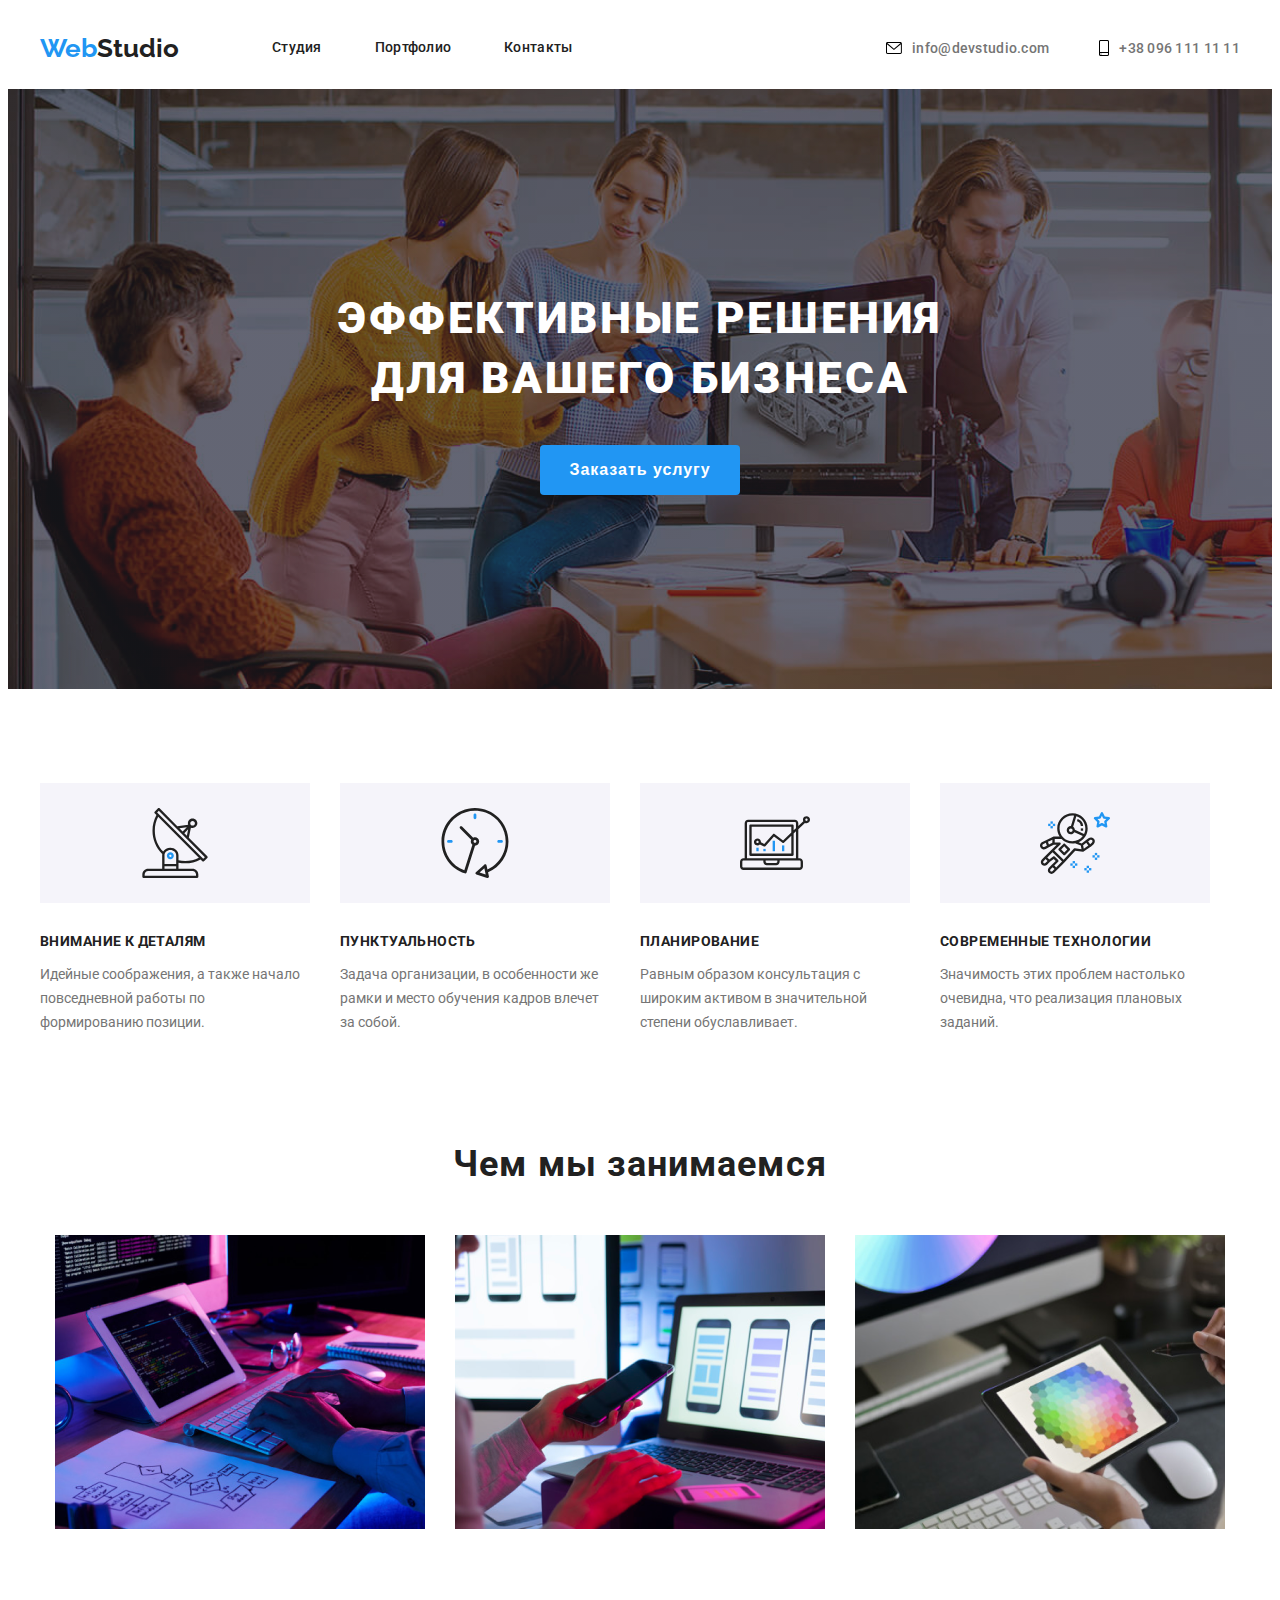
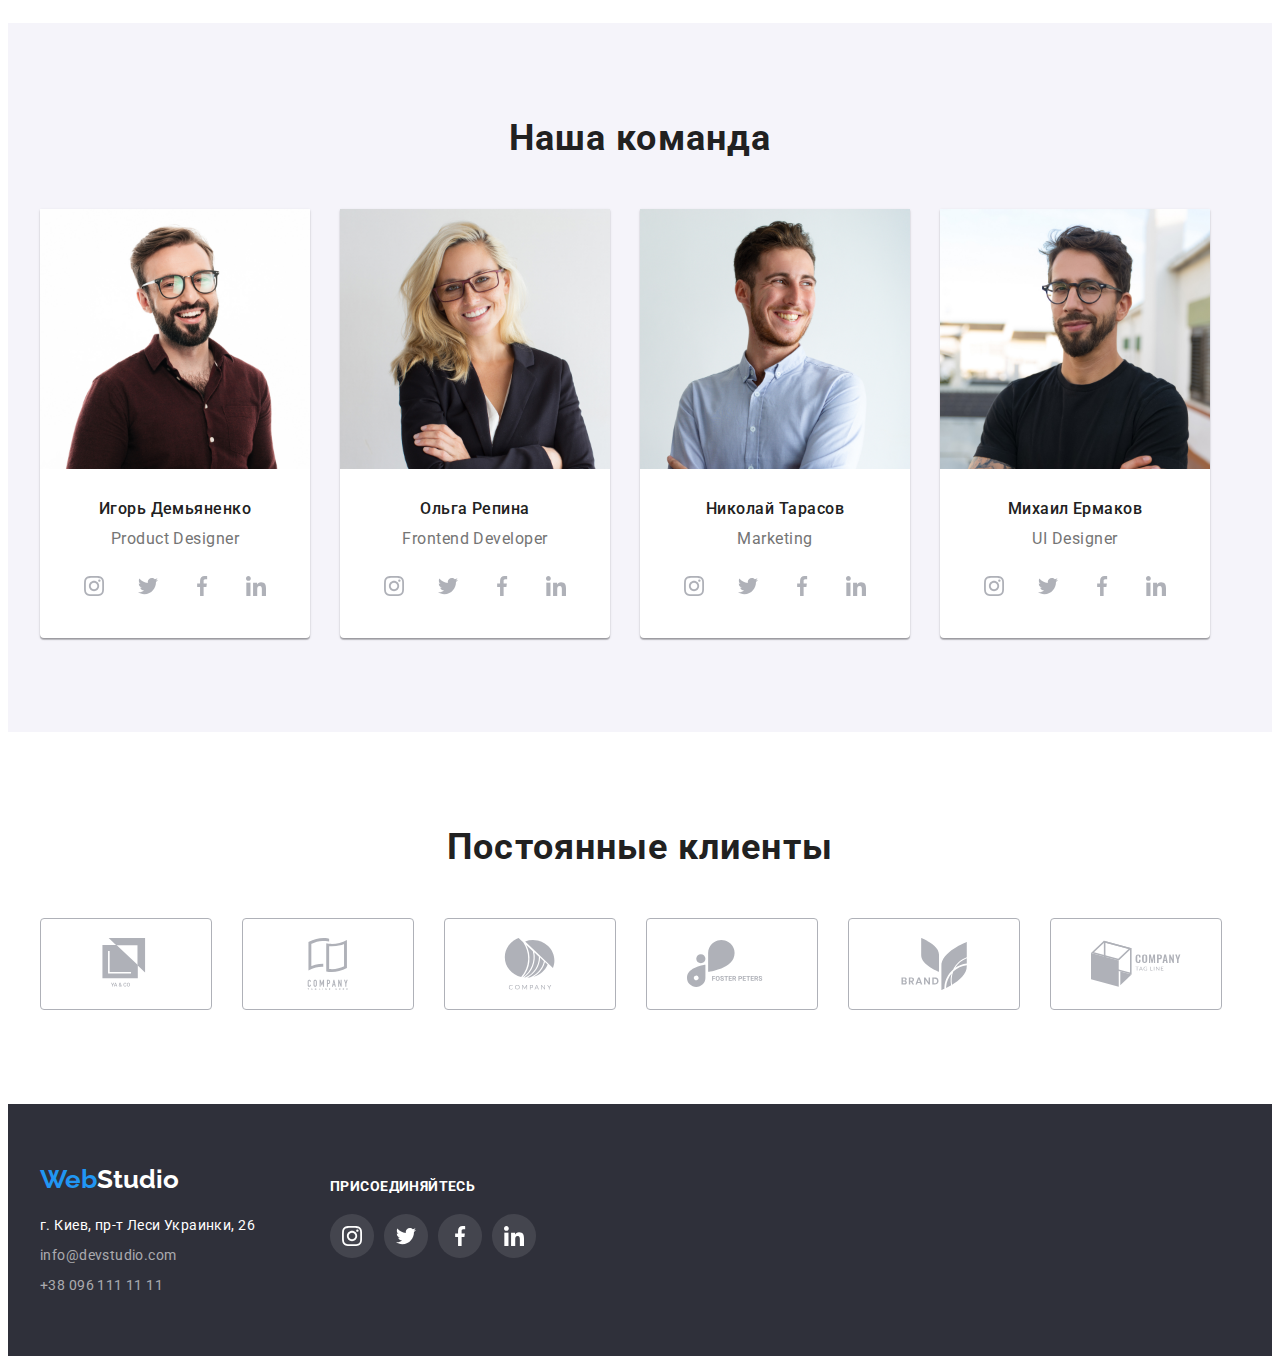
==== index.html @ 6aa97974 "hw5" ====
<!DOCTYPE html>
<html lang="ru">
  <head>
    <meta charset="UTF-8" />
    <meta name="viewport" content="width=device-width, initial-scale=1.0" />
    <title>WebStudio</title>
    <link rel="stylesheet" href="https://cdnjs.cloudflare.com/ajax/libs/modern-normalize/1.0.0/modern-normalize.min.css"
      integrity="sha512-ISS7cAi1PEhQ8jnbJpJZMd29NlhNj4AWYyLOSp2CE/CsHxTCu+r+t0D2yoJudVrd0/8fTVPUVDzY5Tvli75u/g=="
      crossorigin="anonymous" />
    <link rel="stylesheet" href="style/style.css" />
    <link href="https://fonts.googleapis.com/css2?family=Raleway:wght@700&family=Roboto:wght@400;500;700;900&display=swap"
      rel="stylesheet">
  </head>
  <body id="start">
    <!--header-->
    <header class="header">
      <div class="container header-container ">
      
        <a class="link" href="./index.html"
        ><h1 class="logo"><span class="logo-web">Web</span>Studio</h1>
      </a>
      <nav>
        <ul class="header-list" >
          <li class="header-nav"><a class="link" href="#studio">Студия</a></li>
          <li class="header-nav"><a class="link" href="./portfolio.html">Портфолио</a></li>
          <li class="header-nav"><a class="link" href="">Контакты</a></li>
        </ul>
      </nav>
       <div class="adress">
      <a class="header-contacts" href="mailto:info@devstudio.com">
        <svg class="envelope-svg">
          <use href="./sprite/sprite.svg#envelope"></use>
        </svg>
        info@devstudio.com</a>
      <a class="header-contacts" href="tel:+380961111111">
        <svg class="telephone-header">
          <use href="./sprite/sprite.svg#smartphone"></use>
        </svg>
        +38 096 111 11 11</a>
       </div>
    </div>

    </header>
    <!--section 1-->
    <section class="section-one">
      <div class="container hero">
        <div class="hero-content">
        <h2 class="section-one-h">Эффективные решения для вашего бизнеса</h2>
        <button class="btm-one" type="button"><span class="btm-one-text">Заказать услугу</span></button>
        </div>
      </div>
    </section>
    <!--section 2-->
    <section class="section-two">
      <div class="container">
      <ul class="item-text">
        <li class="item-content">
          <div class="section-two-icon">
          <svg class="section-two-svg">
            <use href="./sprite/sprite.svg#antenna"></use>
          </svg>
          </div>
          <h2 class="section-two-h">Внимание к деталям</h2>
          <p>
            Идейные соображения, а также    начало повседневной работы по
            формированию позиции.
          </p>
        </li>
        <li class="item-content">
          <div class="section-two-icon">
          <svg class="section-two-svg">
            <use href="./sprite/sprite.svg#clock"></use>
          </svg>
          </div>
          <h2 class="section-two-h">Пунктуальность</h2>
          <p>
            Задача организации, в особенности же рамки и место обучения кадров
            влечет за собой.
          </p>
        </li>
        <li class="item-content">
          <div class="section-two-icon">
          <svg class="section-two-svg">
            <use href="./sprite/sprite.svg#diagram"></use>
          </svg>
          </div>
          <h2 class="section-two-h">Планирование</h2>
          <p>
            Равным образом консультация с широким активом в значительной степени
            обуславливает.
          </p>
        </li>
        <li class="item-content">
          <div class="section-two-icon">
          <svg class="section-two-svg">
            <use href="./sprite/sprite.svg#astronaut"></use>
          </svg>
          </div>
          <h2 class="section-two-h">Современные технологии</h2>
          <p>
            Значимость этих проблем настолько очевидна, что реализация плановых
            заданий.
          </p>
        </li>
      </ul>
      </div>
    </section>
    <!--section three-->
    <section class="section-three">
      <div class="container">
      <h2 class="section-three-h">Чем мы занимаемся</h2>
      <ul class="skils-table">
        <li class="skils-item">
          <img
            src="image/img.png"
            alt="написание кода"
            width="370"
            
          />
        </li>
        <li class="skils-item">
          <img src="image/img1.png" alt="адаптация" width="370"  />
        </li>
        <li class="skils-item">
          <img src="image/img2.png" alt="стилизация" width="370" />
        </li>
      </ul>
      </div>
    </section>
    <!--section comand-->
    <section class="comand">
      <div class="container comand-container">
      <h2 class="section-three-h">Наша команда</h2>
      <ul class="comand-table">
        <li class="comand-item">
          <img  src="image/comand/comand1.jpg" alt="Игорь Демьяненко" width="270" height="260" />
          <p class="comand-name">Игорь Демьяненко</p>
          <p class="comand-prof" lang="en">Product Designer</p>
            <ul class="social-list">
              <li class="social-item">
                <a class="social-link" href="http://instagram.com" target="_blank" rel="noopener noreferer">
                  <svg class="social-svg comand-svg">
                    <use href="./sprite/sprite.svg#instagram"></use>
                  </svg>
                </a>
              </li>
              <li class="social-item">
                <a class="social-link" href="http://twitter.com" target="_blank" rel="noopener noreferer">
                  <svg class="social-svg comand-svg">
                    <use href="./sprite/sprite.svg#twitter"></use>
                  </svg>
                </a>
              </li>
              <li class="social-item">
                <a class="social-link" href="http://facebook.com" target="_blank" rel="noopener noreferer">
                  <svg class="social-svg comand-svg">
                    <use href="./sprite/sprite.svg#facebook"></use>
                  </svg>
                </a>
              </li>
              <li class="social-item">
                <a class="social-link" href="http://linkedin.com" target="_blank" rel="noopener noreferer">
                  <svg class="social-svg comand-svg">
                    <use href="./sprite/sprite.svg#linkedin"></use>
                  </svg>
                </a>
              </li>
            </ul>
        
        </li>
        <li class="comand-item">
          <img src="image/comand/comand2.jpg" alt="Ольга Репина" width="270" height="260" />
          <p class="comand-name">Ольга Репина</p>
          <p class="comand-prof" lang="en">Frontend Developer</p>
          <ul class="social-list">
            <li class="social-item">
              <a class="social-link" href="http://instagram.com" target="_blank" rel="noopener noreferer">
                <svg class="social-svg comand-svg">
                  <use href="./sprite/sprite.svg#instagram"></use>
                </svg>
              </a>
            </li>
            <li class="social-item">
              <a class="social-link" href="http://twitter.com" target="_blank" rel="noopener noreferer">
                <svg class="social-svg comand-svg">
                  <use href="./sprite/sprite.svg#twitter"></use>
                </svg>
              </a>
            </li>
            <li class="social-item">
              <a class="social-link" href="http://facebook.com" target="_blank" rel="noopener noreferer">
                <svg class="social-svg comand-svg">
                  <use href="./sprite/sprite.svg#facebook"></use>
                </svg>
              </a>
            </li>
            <li class="social-item">
              <a class="social-link" href="http://linkedin.com" target="_blank" rel="noopener noreferer">
                <svg class="social-svg comand-svg">
                  <use href="./sprite/sprite.svg#linkedin"></use>
                </svg>
              </a>
            </li>
          </ul>
        </li>
        <li class="comand-item">
          <img src="image/comand/comand3.jpg" alt="Николай Тарасов" width="270" height="260" />
          <p class="comand-name">Николай Тарасов</p>
          <p class="comand-prof" lang="en">Marketing</p>
          <ul class="social-list">
            <li class="social-item">
              <a class="social-link" href="http://instagram.com" target="_blank" rel="noopener noreferer">
                <svg class="social-svg comand-svg">
                  <use href="./sprite/sprite.svg#instagram"></use>
                </svg>
              </a>
            </li>
            <li class="social-item">
              <a class="social-link" href="http://twitter.com" target="_blank" rel="noopener noreferer">
                <svg class="social-svg comand-svg">
                  <use href="./sprite/sprite.svg#twitter"></use>
                </svg>
              </a>
            </li>
            <li class="social-item">
              <a class="social-link" href="http://facebook.com" target="_blank" rel="noopener noreferer">
                <svg class="social-svg comand-svg">
                  <use href="./sprite/sprite.svg#facebook"></use>
                </svg>
              </a>
            </li>
            <li class="social-item">
              <a class="social-link" href="http://linkedin.com" target="_blank" rel="noopener noreferer">
                <svg class="social-svg comand-svg">
                  <use href="./sprite/sprite.svg#linkedin"></use>
                </svg>
              </a>
            </li>
          </ul>
        </li>
        <li class="comand-item">
          <img src="image/comand/comand4.jpg" alt="Михаил Ермаков" width="270" height="260" />
          <p class="comand-name">Михаил Ермаков</p>
          <p class="comand-prof" lang="en">UI Designer</p>
          <ul class="social-list">
            <li class="social-item">
              <a class="social-link" href="http://instagram.com" target="_blank" rel="noopener noreferer">
                <svg class="social-svg comand-svg">
                  <use href="./sprite/sprite.svg#instagram"></use>
                </svg>
              </a>
            </li>
            <li class="social-item">
              <a class="social-link" href="http://twitter.com" target="_blank" rel="noopener noreferer">
                <svg class="social-svg comand-svg">
                  <use href="./sprite/sprite.svg#twitter"></use>
                </svg>
              </a>
            </li>
            <li class="social-item">
              <a class="social-link" href="http://facebook.com" target="_blank" rel="noopener noreferer">
                <svg class="social-svg comand-svg">
                  <use href="./sprite/sprite.svg#facebook"></use>
                </svg>
              </a>
            </li>
            <li class="social-item">
              <a class="social-link" href="http://linkedin.com" target="_blank" rel="noopener noreferer">
                <svg class="social-svg comand-svg">
                  <use href="./sprite/sprite.svg#linkedin"></use>
                </svg>
              </a>
            </li>
          </ul>
        </li>
      </ul>
      </div>
    </section>
    <!--client-->
    <section class="client">
      <div class="container">
        <h2 class="section-three-h">Постоянные клиенты</h2>
        <ul class="client-list">
          <li class="client-item">
            <a class="client-link" href="" target="_blank" rel="noopener noreferer" >
              <svg class="client-svg">
                <use href="./sprite/sprite.svg#logo-ya-co"></use>
              </svg>
            </a>
          </li>
          <li class="client-item">
            <a class="client-link" href="" target="_blank" rel="noopener noreferer">
              <svg class="client-svg">
                <use href="./sprite/sprite.svg#logo-co"></use>
              </svg>
            </a>
          </li>
          <li class="client-item">
            <a class="client-link" href="" target="_blank" rel="noopener noreferer">
              <svg class="client-svg">
                <use href="./sprite/sprite.svg#object"></use>
              </svg>
            </a>
          </li>
          <li class="client-item">
            <a class="client-link" href="" target="_blank" rel="noopener noreferer">
              <svg class="client-svg">
                <use href="./sprite/sprite.svg#logo-fosterpeters"></use>
              </svg>
            </a>
          </li>
          <li class="client-item">
            <a class="client-link" href="" target="_blank" rel="noopener noreferer">
              <svg class="client-svg">
                <use href="./sprite/sprite.svg#logo-brand"></use>
              </svg>
            </a>
          </li>
          <li class="client-item">
            <a class="client-link" href="" target="_blank" rel="noopener noreferer">
              <svg class="client-svg">
                <use href="./sprite/sprite.svg#object-company"></use>
              </svg>
            </a>
          </li>
        </ul>
      </div>
    </section>
    <!--contacts-->
    <footer class="contacts">
      
      <div class="container">
        <div class="footer">
          <div class="footer-container">
        <a  class="link" href="./index.html">
        <h1 class="logo-footer"><span class="logo-web">Web</span>Studio</h1>
      </a>
      <a  class="contacts-adress" href="">г. Киев, пр-т Леси Украинки, 26</a>
      <a class="contacts-footer" href="mailto:info@devstudio.com">info@devstudio.com</a>
      <a class="contacts-footer" href="tel:+380961111111">+38 096 111 11 11</a>
         </div>
         <div class="social-footer">
           <h3 class="footer-h">присоединяйтесь</h3>
          <ul class="social-list footer-list">
            <li class="social-item footer-item">
              <a class="social-link footer-social-link" href="http://instagram.com" target="_blank" rel="noopener noreferer">
                <svg class="social-svg footer-svg">
                  <use href="./sprite/sprite.svg#instagram"></use>
                </svg>
              </a>
            </li>
            <li class="social-item">
              <a class="social-link footer-social-link" href="http://twitter.com" target="_blank" rel="noopener noreferer">
                <svg class="social-svg footer-svg">
                  <use href="./sprite/sprite.svg#twitter"></use>
                </svg>
              </a>
            </li>
            <li class="social-item">
              <a class="social-link footer-social-link" href="http://facebook.com" target="_blank" rel="noopener noreferer">
                <svg class="social-svg footer-svg">
                  <use href="./sprite/sprite.svg#facebook"></use>
                </svg>
              </a>
            </li>
            <li class="social-link">
              <a class="social-link footer-social-link" href="http://linkedin.com" target="_blank" rel="noopener noreferer">
                <svg class="social-svg footer-svg">
                  <use href="./sprite/sprite.svg#linkedin"></use>
                </svg>
              </a>
            </li>
          </ul>
         </div>
         </div>
    </div>

    </footer>
  </body>
</html>
---- style/style.css ----
:root {
  --gray: #757575;
  --blue: #2196f3;
  --black: #212121;
  --white: #ffffff;
  --adress-footer: rgba(255, 255, 255, 0.6);
  --bcg-color: #2f303a;
  --bcg-btn: #f5f4fa;
  --border-header: #ececec;
  --client-logo: #afb1b8;
}

html {
  box-sizing: border-box;
}

*,
*::before *::after {
  box-sizing: inherit;
}

.link,
.header-contacts,
.btm-one,
.contacts-adress,
.portfolio-btn,
.contacts-footer {
  text-decoration: none;
}

.logo,
.section-one-h,
.section-two-h,
.section-three-h,
.logo-footer,
.portfolio-h {
  margin-top: 0px;
}
body {
  font-family: Roboto;
  font-style: normal;
  font-weight: normal;
  font-size: 14px;
  line-height: 1.714;
  color: var(--gray);
}

.container {
  width: 1200px;
  padding-left: 15px;
  padding-right: 15px;
  margin-right: auto;
  margin-left: auto;
}

img {
  display: block;
  max-width: 100%;
  height: auto;
}

.header-container {
  display: flex;
}

.logo {
  margin-right: 93px;
  margin-top: 18px;
  margin-bottom: 18px;
  text-decoration: none;
  font-weight: bold;
  font-family: Raleway;

  font-size: 26px;
  color: var(--black);
}
.logo-web {
  color: var(--blue);
}

.logo-footer {
  font-size: 26px;
  color: var(--white);
  text-decoration: none;
  font-weight: bold;
  font-family: Raleway;
  margin-bottom: 21px;
  line-height: normal;
}

.header-list {
  padding: 0;
}

.header-nav {
  font-family: Roboto;
  font-style: normal;
  font-weight: 500;
  font-size: 14px;
  line-height: 1.142;
  letter-spacing: 0.02em;
  color: var(--black);
  list-style: none;
  display: inline-flex;
}

.header-nav:not(:last-child) {
  margin-right: 50px;
}

.adress {
  margin-left: auto;
  display: flex;
  align-items: center;
}

.link {
  color: var(--black);
}

.link:hover {
  color: var(--blue);
}

.header-contacts {
  font-family: Roboto;
  font-style: normal;
  font-weight: 500;
  font-size: 14px;
  line-height: 1.142;
  letter-spacing: 0.02em;
  color: var(--gray);
  display: inline-flex;
  align-items: center;
}

.header-contacts:not(:last-child) {
  margin-right: 50px;
}

.header-contacts:hover,
.header-contacts:focus {
  color: var(--blue);
  fill: var(--blue);
}

.header-portfolio {
  border-bottom: 1px solid var(--border-header);
}

.envelope-svg {
  width: 16px;
  height: 12px;
  margin-right: 10px;
}

.telephone-header {
  width: 10px;
  height: 16px;
  margin-right: 10px;
}

.header-container {
  align-items: center;
}

.section-one {
  max-width: 1600px;
  height: 600px;
  margin-left: auto;
  margin-right: auto;
  background-image: linear-gradient(
      to right,
      rgba(47, 48, 58, 0.4),
      rgba(47, 48, 58, 0.4)
    ),
    url(../image/bcg/hero-bcg.png);
  background-repeat: no-repeat;
  background-size: cover;
}

.hero {
  align-items: center;
  padding-top: 200px;
  padding-bottom: 200px;
}

.hero-content {
  width: 700px;
  height: 200px;
  margin-left: auto;
  margin-right: auto;
}
.section-one-h {
  font-weight: 900;
  font-size: 44px;
  line-height: 1.363;
  text-align: center;
  letter-spacing: 0.06em;
  text-transform: uppercase;
  color: var(--white);
}
.btm-one {
  background-color: var(--blue);
  border-radius: 4px;
  display: flex;
  margin-left: auto;
  margin-right: auto;
  padding: 0;
  width: 200px;
  height: 50px;
  border: none;
}

.btm-one-text {
  font-weight: bold;
  font-size: 16px;
  line-height: 1.875;
  letter-spacing: 0.06em;
  color: var(--white);
  margin: auto;
}

.item-text {
  display: flex;
  list-style: none;
  margin-top: 94px;
  margin-bottom: 94px;
  padding-left: 0;
}

.item-content {
  display: block;
  padding-inline-start: 0px;
  width: 270px;
}

.section-two-icon {
  background-color: var(--bcg-btn);
  width: 270px;
  height: 120px;
  margin-bottom: 30px;
}

.section-two-svg {
  width: 70px;
  height: 70px;
  margin: 25px 100px;
}

.item-content:not(:last-child) {
  margin-right: 30px;
}

.section-two-h {
  font-weight: bold;
  font-size: 14px;
  line-height: 1.142;
  letter-spacing: 0.03em;
  text-transform: uppercase;
  color: var(--black);
  margin-bottom: 10px;
}

.skils-table {
  padding-left: 0;
  list-style: none;
  display: flex;
  justify-content: center;
  margin-bottom: 94px;
}

.skils-item {
  width: 370px;
}

.skils-item:not(:last-child) {
  margin-right: 30px;
}
.section-three-h {
  font-weight: bold;
  font-size: 36px;
  line-height: 1.18;
  text-align: center;
  letter-spacing: 0.03em;
  color: var(--black);

  margin-bottom: 50px;
}

.comand-container {
  padding-top: 94px;
  padding-bottom: 94px;
}

.comand-table {
  list-style: none;
  display: flex;
  padding-left: 0;
  margin: 0;
}

.comand-item {
  width: 270px;
  background-color: var(--white);
  box-shadow: 0px 1px 3px rgba(0, 0, 0, 0.12), 0px 1px 1px rgba(0, 0, 0, 0.14),
    0px 2px 1px rgba(0, 0, 0, 0.2);
  border-radius: 0px 0px 4px 4px;
}

.comand-item:not(:last-child) {
  margin-right: 30px;
}

.comand {
  background-color: var(--bcg-btn);
}

.comand-name {
  font-weight: 500;
  font-size: 16px;
  line-height: 1.2;
  text-align: center;
  letter-spacing: 0.03em;
  color: var(--black);

  margin-top: 30px;
  margin-bottom: 10px;
}

.comand-prof {
  font-size: 16px;
  line-height: 1.2;
  text-align: center;
  letter-spacing: 0.03em;
  color: var(--gray);

  margin-top: 10px;
  margin-bottom: 16px;
}

.social-list {
  list-style: none;
  display: inline-flex;
  padding-left: 32px;
  padding-right: 32px;
  padding-bottom: 30px;
}

.social-svg {
  width: 20px;
  height: 20px;
  fill: #afb1b8;
}

.social-link {
  display: flex;
  justify-content: center;
  align-items: center;
  width: 44px;
  height: 44px;
  fill: var(--gray);
}

.social-item:not(:last-child) {
  margin-right: 10px;
}

.social-link:hover,
.social-link:focus {
  fill: var(--white);
  background-color: var(--blue);
  border-radius: 44px;
}

.social-link:hover .comand-svg,
.social-link:focus .comand-svg {
  fill: var(--white);
}

.client {
  padding-top: 94px;
  padding-bottom: 94px;
}

.client-list {
  list-style: none;
  display: inline-flex;
  padding: 0;
  margin: 0;
}

.client-link {
  display: flex;
  width: 170px;
  height: 90px;
  align-items: center;
  justify-content: center;
  fill: var(--client-logo);
  border: 1px solid var(--client-logo);
  border-radius: 4px;
}

.client-link:hover,
.client-link:focus {
  fill: var(--blue);
  border-color: var(--blue);
}

.client-svg {
  width: 90px;
  height: 52px;
}

.client-item:not(:last-child) {
  margin-right: 30px;
}

.contacts {
  background-color: var(--bcg-color);
  padding-top: 60px;
  padding-bottom: 60px;
}

.footer {
  display: inline-flex;
  margin-left: auto;
  margin-right: auto;
}

.contacts-adress {
  font-size: 14px;
  line-height: 1.5;
  letter-spacing: 0.03em;
  color: var(--white);

  display: block;
  margin-bottom: 9px;
}

.contacts-footer {
  font-size: 14px;
  line-height: 1.5;
  letter-spacing: 0.03em;
  color: var(--adress-footer);
  display: block;
}

.contacts-footer:not(:last-child) {
  margin-bottom: 9px;
}

.footer-container {
  display: block;
  width: 220px;
}

.footer-svg {
  fill: var(--white);
}
.portfolio-btn {
  display: flex;
  background-color: var(--bcg-btn);
  border-radius: 4px;
  display: inline-block;
  padding: 6px 22px;
  border: 0px;
  height: 38px;
}

.portfolio-btn:not(:last-child) {
  margin-right: 8px;
}

.btn {
  display: flex;
  justify-content: center;
}

.portfolio-btn-text {
  font-weight: 500;
  font-size: 16px;
  line-height: 1.625;
  text-align: center;
  letter-spacing: 0.03em;
  color: var(--black);
}

.portfolio-btn:hover,
.portfolio-btn:focus {
  background-color: var(--blue);
}

.portfolio-btn:hover .portfolio-btn-text,
.portfolio-btn:focus .portfolio-btn-text {
  color: var(--white);
}

.portfolio-h {
  font-weight: bold;
  font-size: 18px;
  line-height: 2;
  letter-spacing: 0.06em;
  color: var(--black);
  margin-top: 20px;
  margin-left: 24px;
  margin-bottom: 4px;
}

.portfolio-text {
  font-size: 16px;
  line-height: 1.875;
  letter-spacing: 0.03em;
  color: var(--gray);
  margin-left: 24px;
  margin-bottom: 20px;
  margin-top: 4px;
}

.portfolio-table {
  list-style: none;
  display: flex;
  flex-wrap: wrap;
  padding-left: 0px;
  margin-top: 56px;
}

.portfolio-item {
  width: 370px;
  margin-right: 30px;
  margin-bottom: 30px;
  border: 1px solid #eeeeee;
}

.portfolio-link {
  display: block;
  margin: 0;
  padding: 0;
  height: 100%;
  text-decoration: none;
}

.portfolio-link:hover,
.portfolio-link:focus {
  box-shadow: 0px 1px 1px rgba(0, 0, 0, 0.12), 0px 4px 4px rgba(0, 0, 0, 0.06),
    1px 4px 6px rgba(0, 0, 0, 0.16);
}

.portfolio-item:nth-child(3n + 3) {
  margin-right: 0;
}

.portfolio-item:nth-last-child(-n + 3) {
  margin-bottom: 0;
}

.container-portfolio {
  padding-top: 100px;
  padding-bottom: 100px;
}

.footer-h {
  color: white;
  font-family: Roboto;
  font-style: normal;
  font-weight: bold;
  font-size: 14px;
  line-height: 16px;
  letter-spacing: 0.03em;
  text-transform: uppercase;
  margin: 0;
  margin-top: 14px;
}

.social-footer {
  width: 210px;
  margin-left: 70px;
}

.footer-list {
  padding: 0;
  margin-top: 20px;
}

.footer-social-link {
  fill: white;
  background-image: linear-gradient(
    to right,
    rgba(255, 255, 255, 0.1),
    rgba(255, 255, 255, 0.1)
  );
  border-radius: 44px;
}
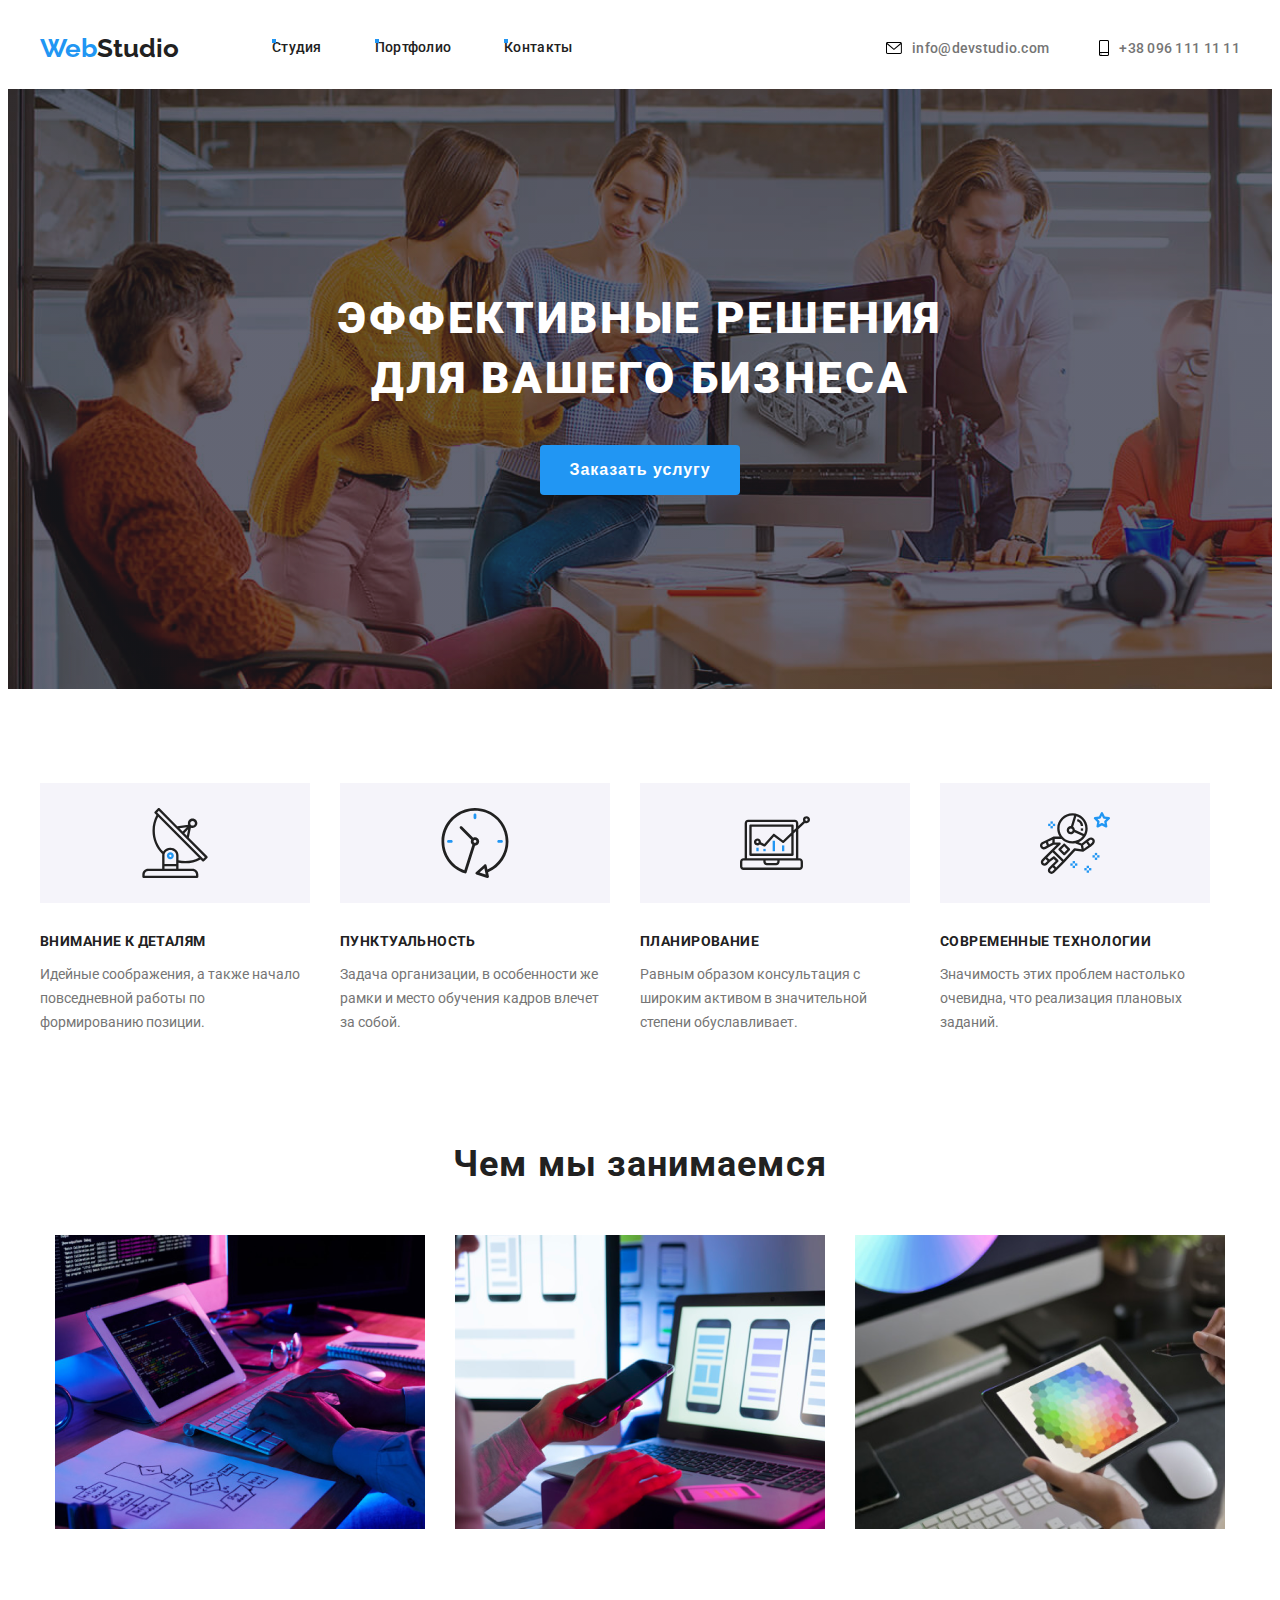
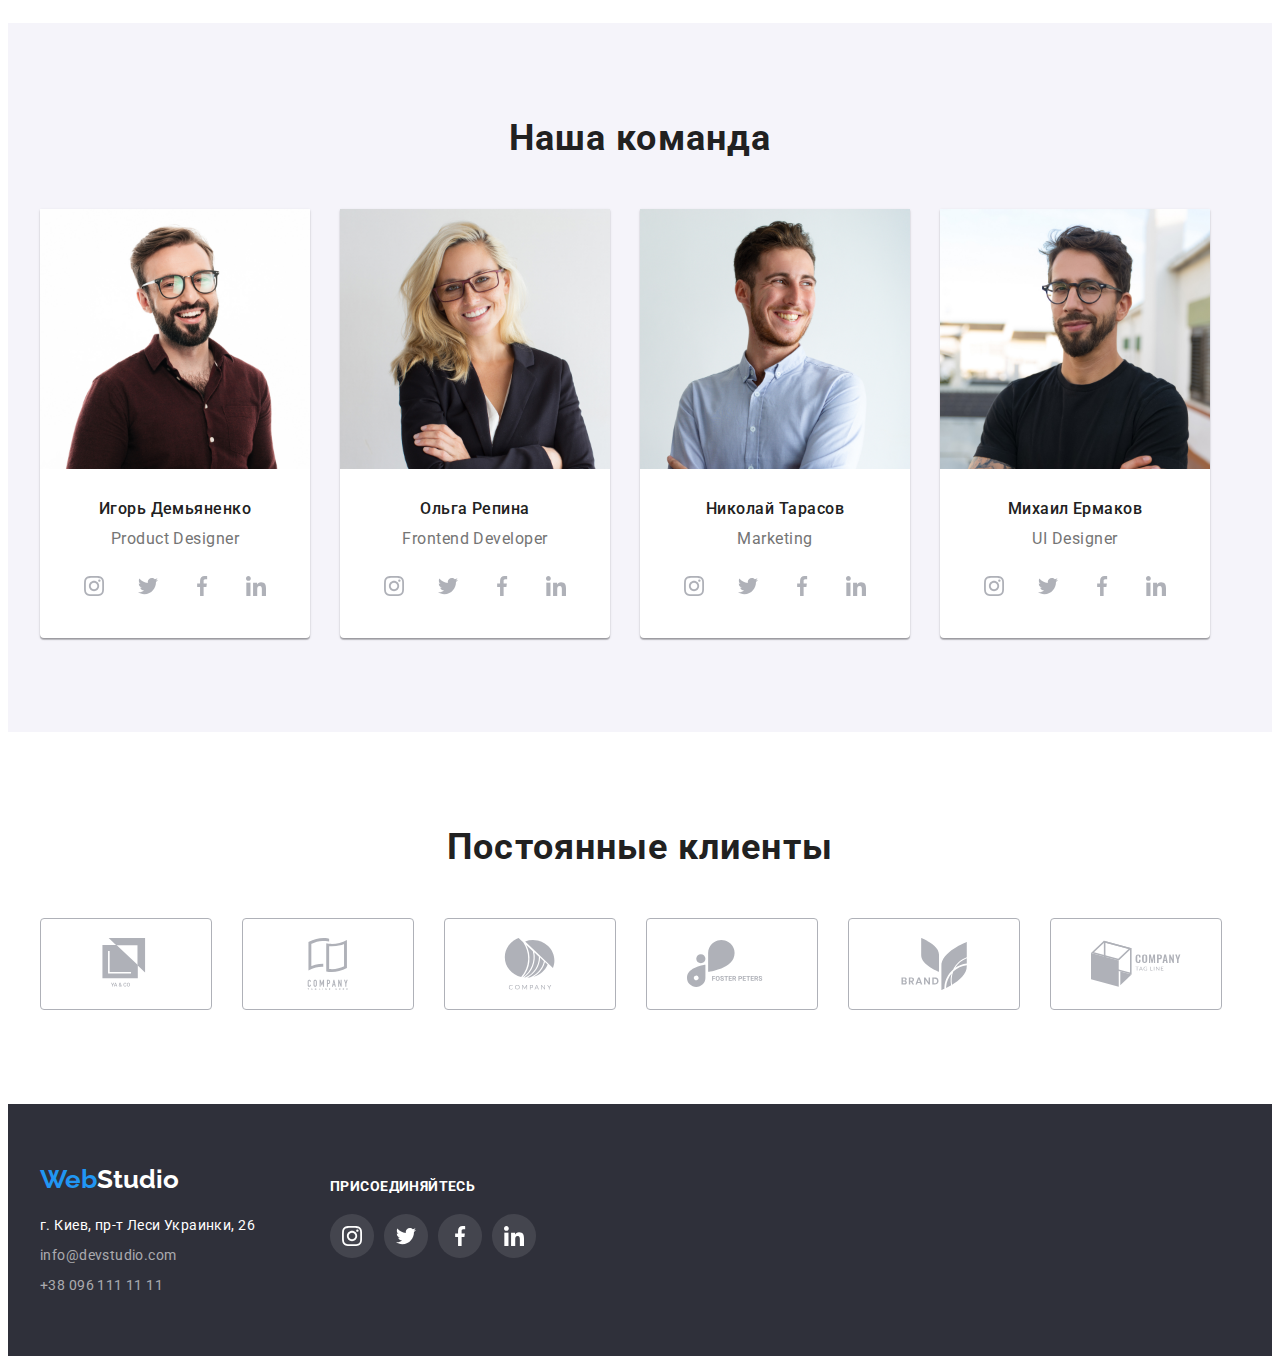
==== commit ba659cb5: "играемся" ====
--- a/index.html
+++ b/index.html
@@ -21,7 +21,7 @@
       </a>
       <nav>
         <ul class="header-list" >
-          <li class="header-nav"><a class="link" href="#studio">Студия</a></li>
+          <li class="header-nav"><a class="link " href="#studio">Студия</a></li>
           <li class="header-nav"><a class="link" href="./portfolio.html">Портфолио</a></li>
           <li class="header-nav"><a class="link" href="">Контакты</a></li>
         </ul>
--- a/style/style.css
+++ b/style/style.css
@@ -93,6 +93,7 @@
 }
 
 .header-nav {
+  position: relative;
   font-family: Roboto;
   font-style: normal;
   font-weight: 500;
@@ -104,6 +105,12 @@
   display: inline-flex;
 }
 
+.header-nav::before {
+  content: "";
+  position: absolute;
+  border: 2px solid var(--blue);
+}
+
 .header-nav:not(:last-child) {
   margin-right: 50px;
 }
@@ -115,10 +122,14 @@
 }
 
 .link {
-  color: var(--black);
-}
-
-.link:hover {
+  display: block;
+  color: var(--black);
+
+  transition: all 250ms cubic-bezier(0.4, 0, 0.2, 1);
+}
+
+.link:hover,
+.link:focus {
   color: var(--blue);
 }
 
@@ -132,6 +143,8 @@
   color: var(--gray);
   display: inline-flex;
   align-items: center;
+
+  transition: all 250ms cubic-bezier(0.4, 0, 0.2, 1);
 }
 
 .header-contacts:not(:last-child) {
@@ -360,6 +373,8 @@
   width: 44px;
   height: 44px;
   fill: var(--gray);
+
+  transition: all 250ms cubic-bezier(0.4, 0, 0.2, 1);
 }
 
 .social-item:not(:last-child) {
@@ -399,6 +414,8 @@
   fill: var(--client-logo);
   border: 1px solid var(--client-logo);
   border-radius: 4px;
+
+  transition: all 250ms cubic-bezier(0.4, 0, 0.2, 1);
 }
 
 .client-link:hover,
@@ -484,6 +501,8 @@
   text-align: center;
   letter-spacing: 0.03em;
   color: var(--black);
+
+  transition: all 250ms cubic-bezier(0.4, 0, 0.2, 1);
 }
 
 .portfolio-btn:hover,
@@ -538,6 +557,8 @@
   padding: 0;
   height: 100%;
   text-decoration: none;
+
+  transition: all 250ms cubic-bezier(0.4, 0, 0.2, 1);
 }
 
 .portfolio-link:hover,
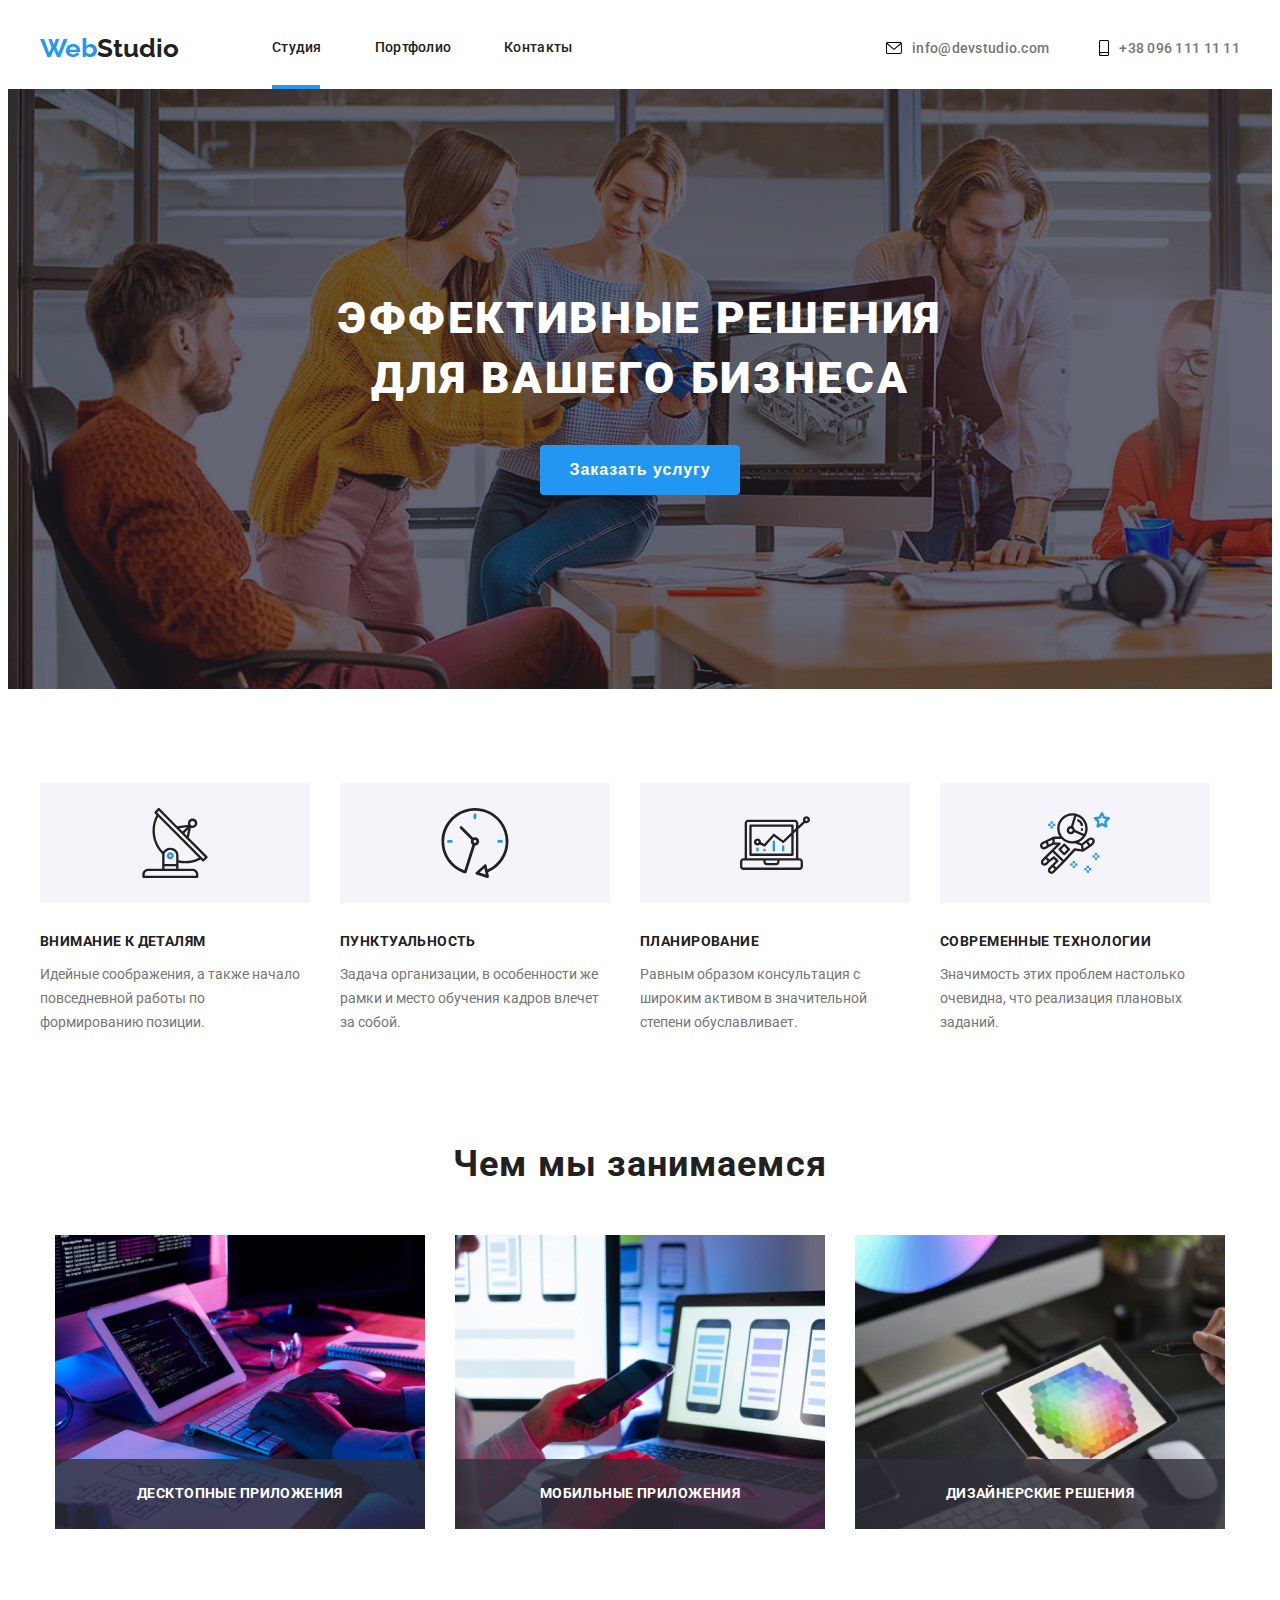
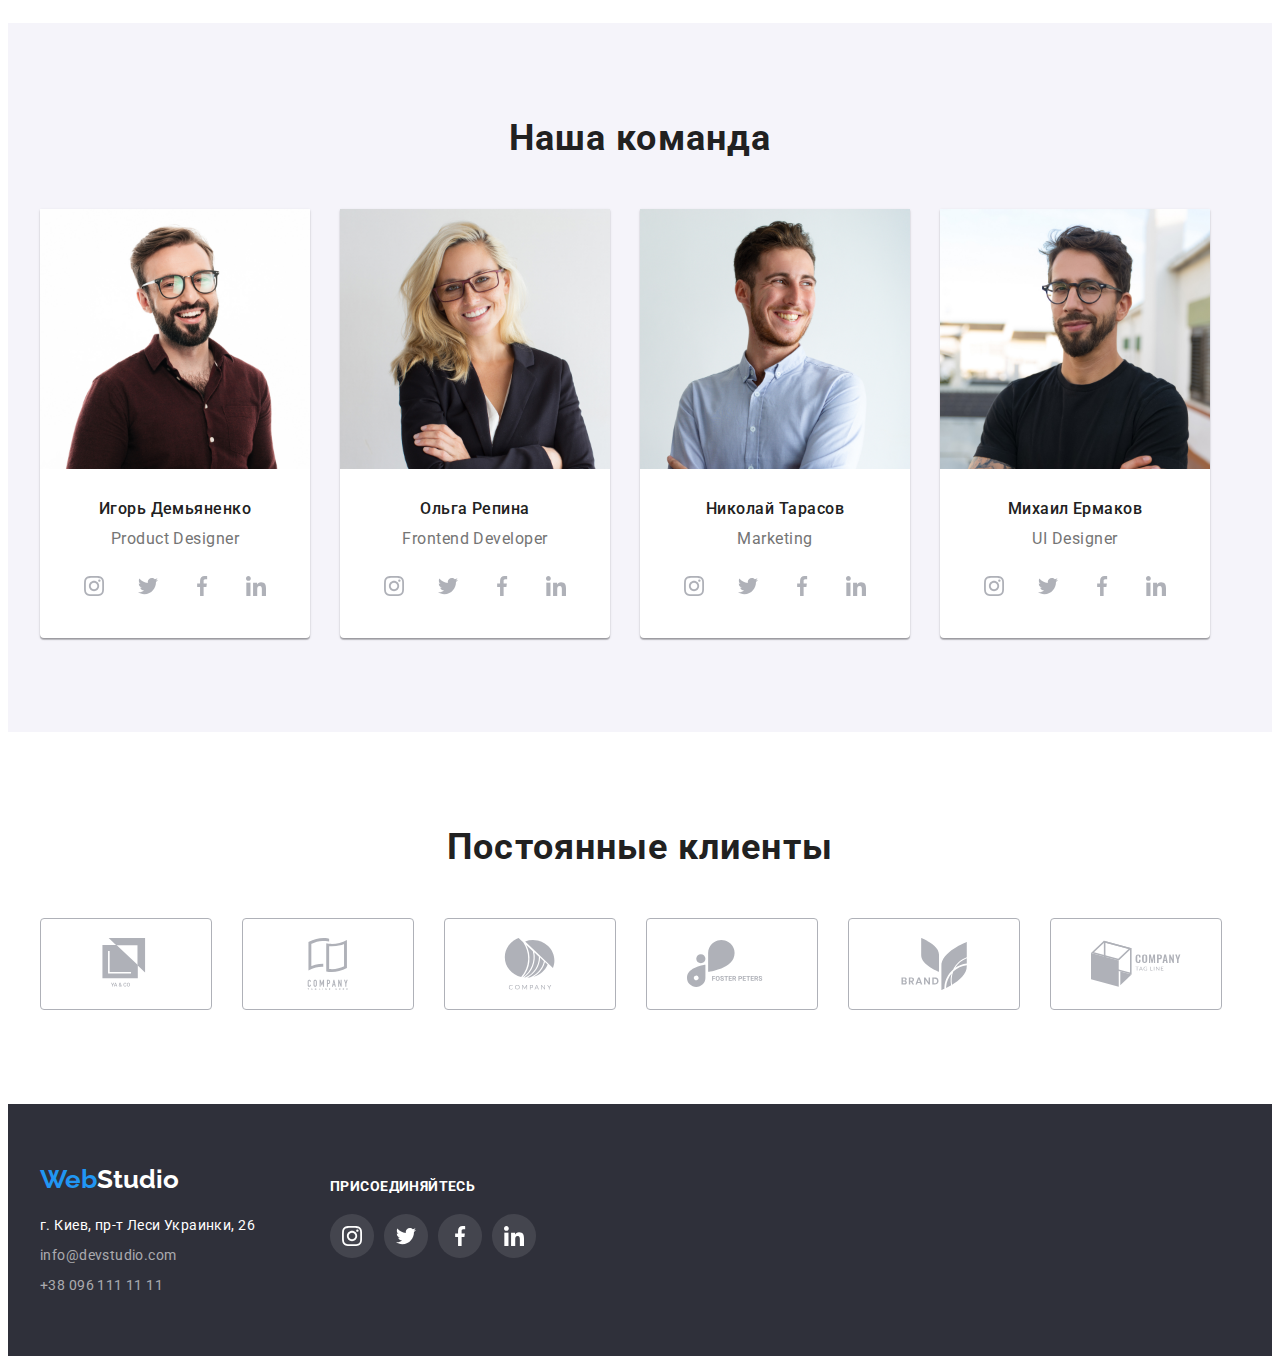
==== commit b94e8024: "hw5" ====
--- a/index.html
+++ b/index.html
@@ -19,9 +19,9 @@
         <a class="link" href="./index.html"
         ><h1 class="logo"><span class="logo-web">Web</span>Studio</h1>
       </a>
-      <nav>
+      <nav class="nav">
         <ul class="header-list" >
-          <li class="header-nav"><a class="link " href="#studio">Студия</a></li>
+          <li class="header-nav"><a class="link link-start" href="#studio">Студия</a></li>
           <li class="header-nav"><a class="link" href="./portfolio.html">Портфолио</a></li>
           <li class="header-nav"><a class="link" href="">Контакты</a></li>
         </ul>
@@ -114,15 +114,23 @@
           <img
             src="image/img.png"
             alt="написание кода"
-            width="370"
-            
+            width="370" 
           />
+          <div class="section-three-bcg">
+            <span class="section-three-text">Десктопные приложения</span>
+          </div>
         </li>
         <li class="skils-item">
           <img src="image/img1.png" alt="адаптация" width="370"  />
+            <div class="section-three-bcg">
+              <span class="section-three-text">Мобильные приложения</span>
+            </div>
         </li>
         <li class="skils-item">
           <img src="image/img2.png" alt="стилизация" width="370" />
+            <div class="section-three-bcg">
+              <span class="section-three-text">Дизайнерские решения</span>
+            </div>
         </li>
       </ul>
       </div>
--- a/style/style.css
+++ b/style/style.css
@@ -60,6 +60,7 @@
 }
 
 .header-container {
+  position: relative;
   display: flex;
 }
 
@@ -93,7 +94,6 @@
 }
 
 .header-nav {
-  position: relative;
   font-family: Roboto;
   font-style: normal;
   font-weight: 500;
@@ -105,10 +105,33 @@
   display: inline-flex;
 }
 
-.header-nav::before {
+.nav {
+  display: block;
+
+  margin: 0;
+  padding: 0;
+}
+
+.link-start::after {
   content: "";
   position: absolute;
-  border: 2px solid var(--blue);
+  bottom: 0;
+
+  display: block;
+  width: 48px;
+  height: 4px;
+  background-color: var(--blue);
+}
+
+.link-portfolio::after {
+  content: "";
+  position: absolute;
+  bottom: 0;
+
+  display: block;
+  width: 76px;
+  height: 4px;
+  background-color: var(--blue);
 }
 
 .header-nav:not(:last-child) {
@@ -284,7 +307,31 @@
 }
 
 .skils-item {
+  position: relative;
   width: 370px;
+}
+
+.section-three-bcg {
+  position: absolute;
+  width: 100%;
+  height: 70px;
+  bottom: 0;
+  background-color: rgba(47, 48, 58, 0.8);
+}
+
+.section-three-text {
+  font-style: normal;
+  font-weight: bold;
+  font-size: 14px;
+  line-height: 1.14;
+  text-align: center;
+  letter-spacing: 0.03em;
+  text-transform: uppercase;
+  color: var(--white);
+  display: flex;
+  height: 100%;
+  justify-content: center;
+  align-items: center;
 }
 
 .skils-item:not(:last-child) {
@@ -364,6 +411,7 @@
   width: 20px;
   height: 20px;
   fill: #afb1b8;
+  transition: all 250ms cubic-bezier(0.4, 0, 0.2, 1);
 }
 
 .social-link {
@@ -483,6 +531,8 @@
   padding: 6px 22px;
   border: 0px;
   height: 38px;
+
+  transition: all 250ms cubic-bezier(0.4, 0, 0.2, 1);
 }
 
 .portfolio-btn:not(:last-child) {
@@ -501,8 +551,6 @@
   text-align: center;
   letter-spacing: 0.03em;
   color: var(--black);
-
-  transition: all 250ms cubic-bezier(0.4, 0, 0.2, 1);
 }
 
 .portfolio-btn:hover,
@@ -559,6 +607,37 @@
   text-decoration: none;
 
   transition: all 250ms cubic-bezier(0.4, 0, 0.2, 1);
+}
+
+.image-container {
+  position: relative;
+  overflow: hidden;
+}
+
+.overley {
+  position: absolute;
+  width: 100%;
+  height: 100%;
+  bottom: 0;
+  left: 0;
+  background-color: rgba(33, 150, 243, 0.9);
+
+  transform: translateY(100%);
+
+  transition: all 250ms cubic-bezier(0.4, 0, 0.2, 1);
+}
+
+.overley-text {
+  display: block;
+  padding: 63px 24px;
+  font-size: 18px;
+  line-height: 1.555;
+  letter-spacing: 0.03em;
+  color: var(--white);
+}
+
+.portfolio-item:hover .overley {
+  transform: translateY(0);
 }
 
 .portfolio-link:hover,
